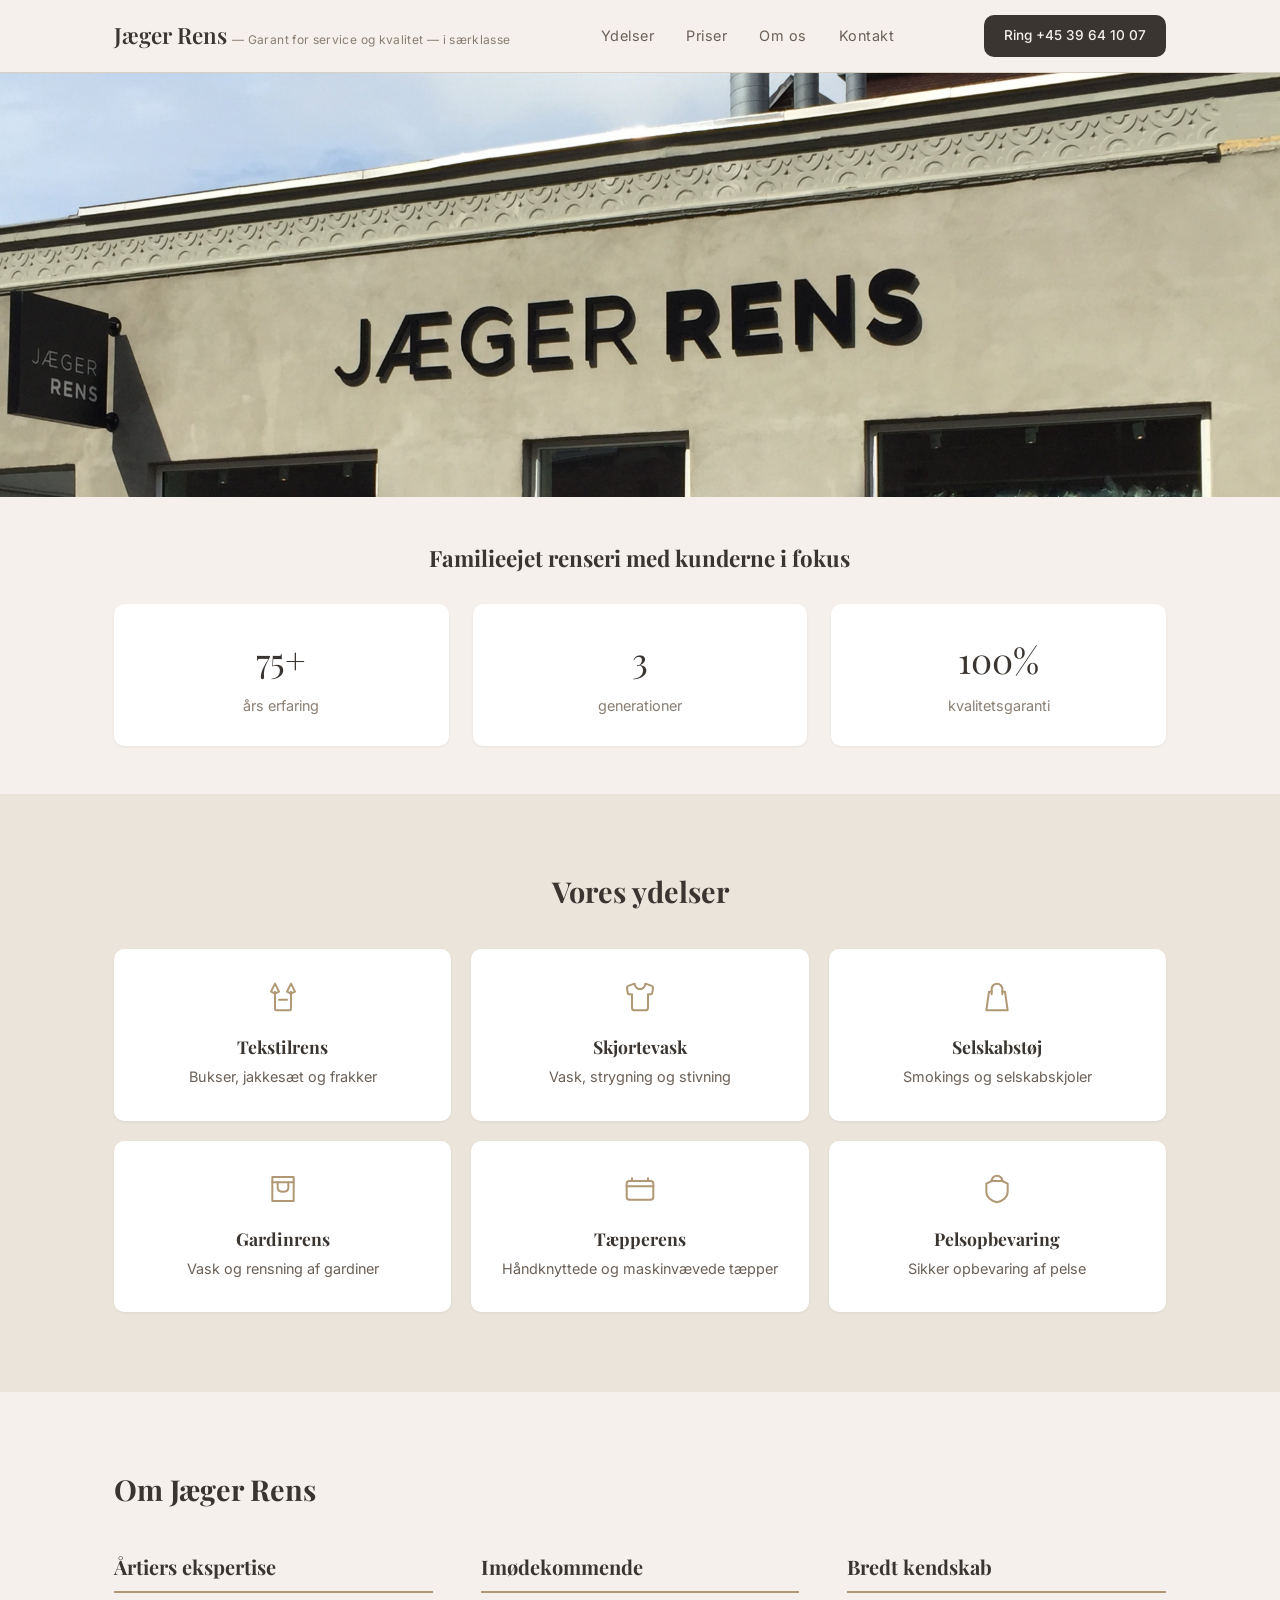
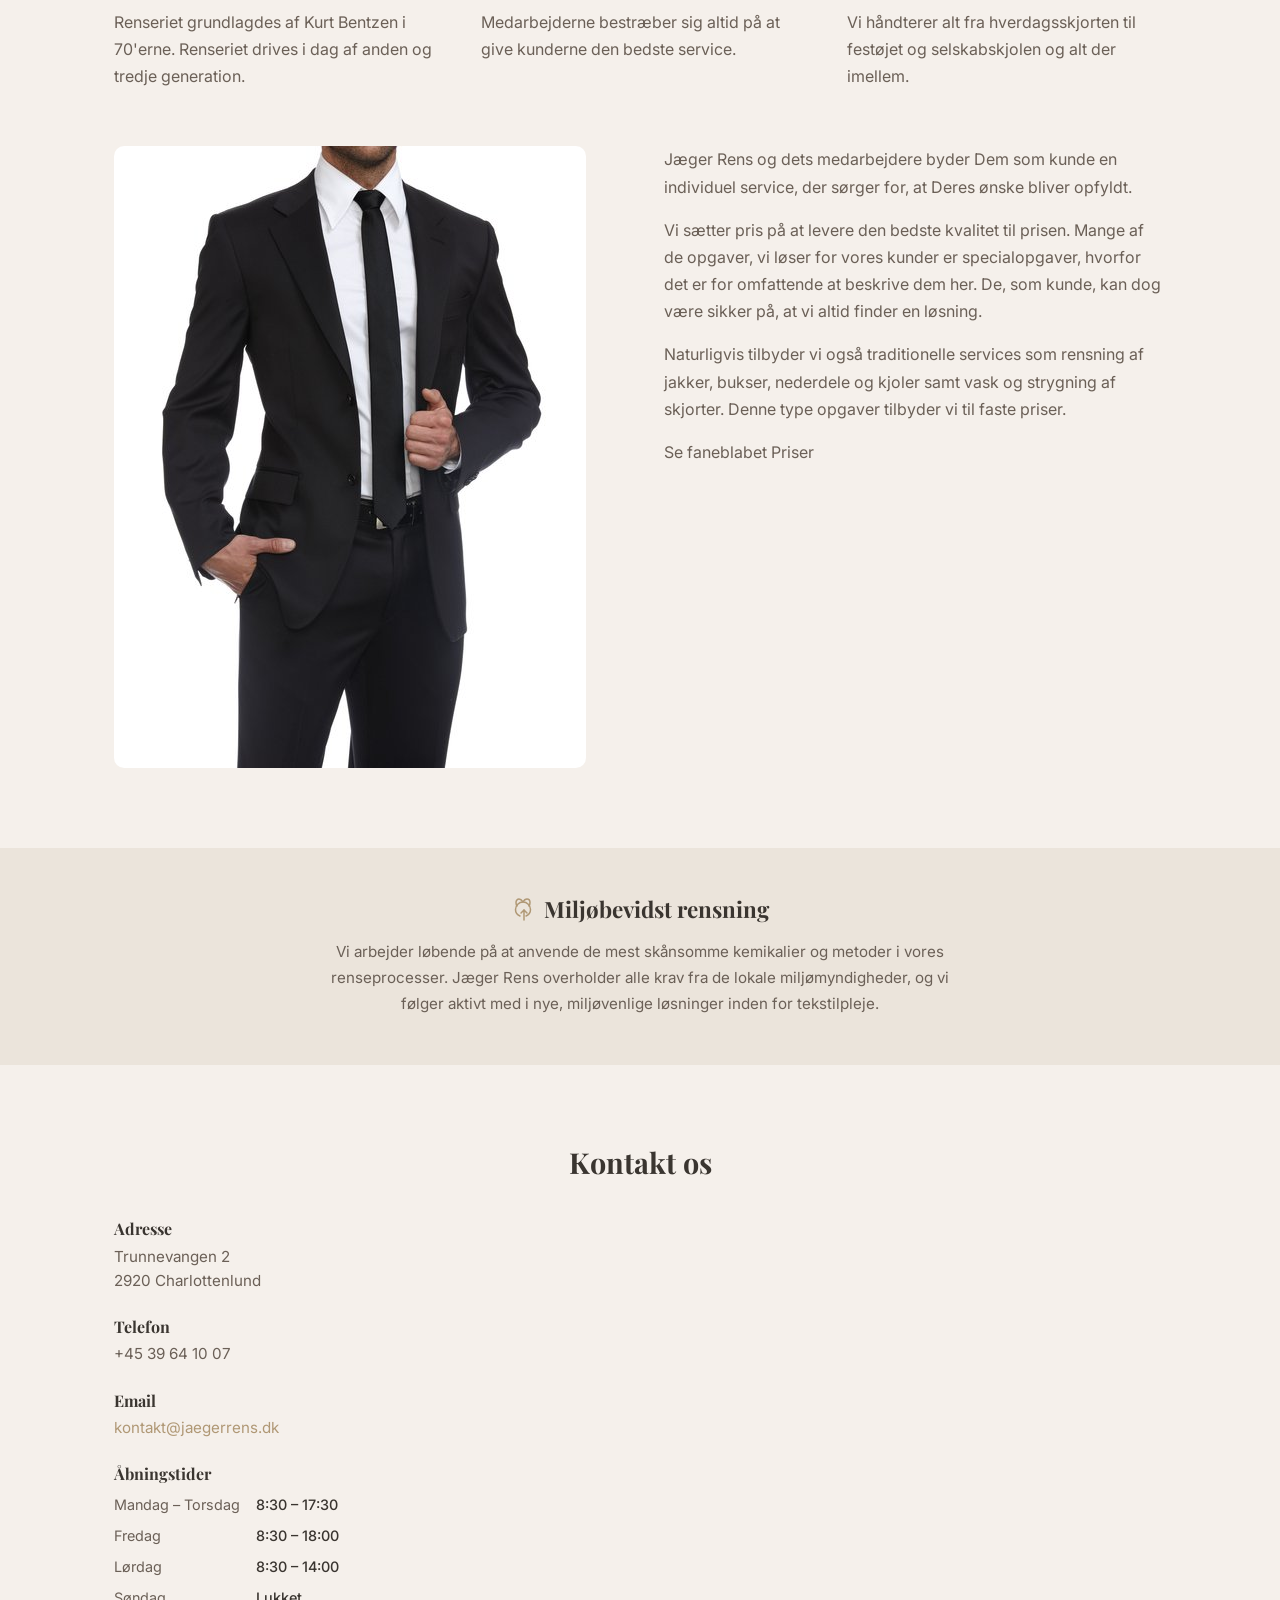
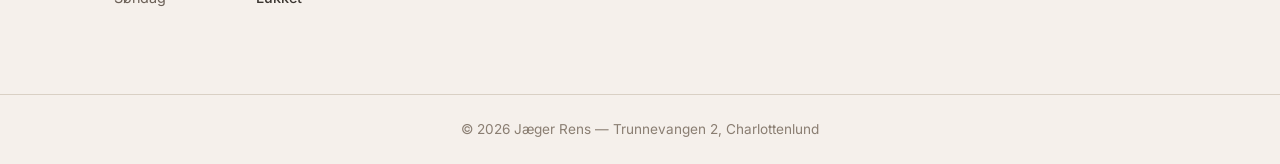
==== index.html @ 7912f7a8 "Initial deploy: Jæger Rens website Co-Authored-By: Claude Opus 4.6 (1M context) <noreply@anthropic.c" ====
<!DOCTYPE html>
<html lang="da">
<head>
  <meta charset="UTF-8">
  <meta name="viewport" content="width=device-width, initial-scale=1.0">
  <meta name="description" content="Jæger Rens — Charlottenlunds foretrukne renseri siden 1950. Tre generationers håndværk og kvalitet. Ring +45 39 64 10 07.">
  <title>Jæger Rens — Renseri i Charlottenlund siden 1950</title>
  <link rel="preconnect" href="https://fonts.googleapis.com">
  <link rel="preconnect" href="https://fonts.gstatic.com" crossorigin>
  <link href="https://fonts.googleapis.com/css2?family=Inter:wght@400;500;600&family=Playfair+Display:ital,wght@0,400;0,600;1,400&display=swap" rel="stylesheet">
  <link rel="stylesheet" href="css/style.css">
  <link rel="icon" href="images/favicon.ico" type="image/x-icon">
</head>
<body>

  <!-- Navigation -->
  <nav class="nav" id="nav">
    <div class="nav__inner container">
      <a href="index.html" class="nav__logo">Jæger Rens <span class="nav__tagline">— Garant for service og kvalitet — i særklasse</span></a>

      <button class="nav__hamburger" id="nav-toggle" aria-label="Åbn menu" aria-expanded="false">
        <span></span>
        <span></span>
        <span></span>
      </button>

      <ul class="nav__links" id="nav-links">
        <li><a href="#ydelser">Ydelser</a></li>
        <li><a href="priser.html">Priser</a></li>
        <li><a href="#om">Om os</a></li>
        <li><a href="#kontakt">Kontakt</a></li>
      </ul>

      <span class="nav__cta">Ring +45 39 64 10 07</span>
    </div>
  </nav>

  <main>

  <!-- Hero -->
  <section class="hero">
    <img src="images/hero.jpg" alt="Jæger Rens — Charlottenlunds foretrukne renseri" class="hero__bg">
  </section>

  <!-- Trust Bar -->
  <section class="trust">
    <div class="trust__inner container">
      <h1 class="trust__heading">Familieejet renseri med kunderne i fokus</h1>
      <div class="trust__item">
        <span class="trust__number">75+</span>
        <span class="trust__label">års erfaring</span>
      </div>
      <div class="trust__item">
        <span class="trust__number">3</span>
        <span class="trust__label">generationer</span>
      </div>
      <div class="trust__item">
        <span class="trust__number">100%</span>
        <span class="trust__label">kvalitetsgaranti</span>
      </div>
    </div>
  </section>

  <!-- Ydelser -->
  <section class="services" id="ydelser">
    <div class="services__inner container">
      <h2 class="section-title">Vores ydelser</h2>

      <div class="services__grid">
        <div class="service-card">
          <div class="service-card__icon">
            <svg xmlns="http://www.w3.org/2000/svg" width="32" height="32" viewBox="0 0 24 24" fill="none" stroke="currentColor" stroke-width="1.5" stroke-linecap="round" stroke-linejoin="round"><path d="M6 2l3 6-3 1.5L3 8z"/><path d="M18 2l-3 6 3 1.5L21 8z"/><path d="M6 8v13a1 1 0 0 0 1 1h10a1 1 0 0 0 1-1V8"/><path d="M9 14h6"/></svg>
          </div>
          <h3 class="service-card__title">Tekstilrens</h3>
          <p class="service-card__desc">Bukser, jakkesæt og frakker</p>
        </div>

        <div class="service-card">
          <div class="service-card__icon">
            <svg xmlns="http://www.w3.org/2000/svg" width="32" height="32" viewBox="0 0 24 24" fill="none" stroke="currentColor" stroke-width="1.5" stroke-linecap="round" stroke-linejoin="round"><path d="M20.38 3.46 16 2a4 4 0 0 1-8 0L3.62 3.46a2 2 0 0 0-1.34 2.23l.58 3.47a1 1 0 0 0 .99.84H6v10c0 1.1.9 2 2 2h8a2 2 0 0 0 2-2V10h2.15a1 1 0 0 0 .99-.84l.58-3.47a2 2 0 0 0-1.34-2.23z"/></svg>
          </div>
          <h3 class="service-card__title">Skjortevask</h3>
          <p class="service-card__desc">Vask, strygning og stivning</p>
        </div>

        <div class="service-card">
          <div class="service-card__icon">
            <svg xmlns="http://www.w3.org/2000/svg" width="32" height="32" viewBox="0 0 24 24" fill="none" stroke="currentColor" stroke-width="1.5" stroke-linecap="round" stroke-linejoin="round"><path d="M12 2a4 4 0 0 0-4 4v2H6l-2 14h16L18 8h-2V6a4 4 0 0 0-4-4z"/><path d="M8 8v2"/><path d="M16 8v2"/></svg>
          </div>
          <h3 class="service-card__title">Selskabstøj</h3>
          <p class="service-card__desc">Smokings og selskabskjoler</p>
        </div>

        <div class="service-card">
          <div class="service-card__icon">
            <svg xmlns="http://www.w3.org/2000/svg" width="32" height="32" viewBox="0 0 24 24" fill="none" stroke="currentColor" stroke-width="1.5" stroke-linecap="round" stroke-linejoin="round"><path d="M4 3h16v4H4z"/><path d="M4 7v14h16V7"/><path d="M8 7v4c0 2 1.5 3 4 3s4-1 4-3V7"/></svg>
          </div>
          <h3 class="service-card__title">Gardinrens</h3>
          <p class="service-card__desc">Vask og rensning af gardiner</p>
        </div>

        <div class="service-card">
          <div class="service-card__icon">
            <svg xmlns="http://www.w3.org/2000/svg" width="32" height="32" viewBox="0 0 24 24" fill="none" stroke="currentColor" stroke-width="1.5" stroke-linecap="round" stroke-linejoin="round"><rect x="2" y="6" width="20" height="14" rx="2"/><path d="M2 10h20"/><path d="M6 6v-2"/><path d="M18 6v-2"/></svg>
          </div>
          <h3 class="service-card__title">Tæpperens</h3>
          <p class="service-card__desc">Håndknyttede og maskinvævede tæpper</p>
        </div>

        <div class="service-card">
          <div class="service-card__icon">
            <svg xmlns="http://www.w3.org/2000/svg" width="32" height="32" viewBox="0 0 24 24" fill="none" stroke="currentColor" stroke-width="1.5" stroke-linecap="round" stroke-linejoin="round"><path d="M12 2a4 4 0 0 0-4 4h8a4 4 0 0 0-4-4z"/><path d="M8 6l-4 2v6c0 4 3.5 7 8 8 4.5-1 8-4 8-8V8l-4-2z"/></svg>
          </div>
          <h3 class="service-card__title">Pelsopbevaring</h3>
          <p class="service-card__desc">Sikker opbevaring af pelse</p>
        </div>
      </div>
    </div>
  </section>

  <!-- Om os -->
  <section class="about" id="om">
    <div class="container">
      <h2 class="section-title about__title">Om Jæger Rens</h2>

      <div class="about__columns">
        <div class="about__column">
          <h3 class="about__column-title">Årtiers ekspertise</h3>
          <p class="about__body">
            Renseriet grundlagdes af Kurt Bentzen i 70'erne. Renseriet drives i dag af anden og tredje generation.
          </p>
        </div>

        <div class="about__column">
          <h3 class="about__column-title">Imødekommende</h3>
          <p class="about__body">
            Medarbejderne bestræber sig altid på at give kunderne den bedste service.
          </p>
        </div>

        <div class="about__column">
          <h3 class="about__column-title">Bredt kendskab</h3>
          <p class="about__body">
            Vi håndterer alt fra hverdagsskjorten til festøjet og selskabskjolen og alt der imellem.
          </p>
        </div>
      </div>

      <div class="about__bottom">
        <div class="about__image-wrap">
          <img src="images/suit.jpg" alt="Kvalitetstøj hos Jæger Rens" class="about__image">
        </div>
        <div class="about__description">
          <p class="about__body">
            Jæger Rens og dets medarbejdere byder Dem som kunde en individuel service, der sørger for, at Deres ønske bliver opfyldt.
          </p>
          <p class="about__body">
            Vi sætter pris på at levere den bedste kvalitet til prisen. Mange af de opgaver, vi løser for vores kunder er specialopgaver, hvorfor det er for omfattende at beskrive dem her. De, som kunde, kan dog være sikker på, at vi altid finder en løsning.
          </p>
          <p class="about__body">
            Naturligvis tilbyder vi også traditionelle services som rensning af jakker, bukser, nederdele og kjoler samt vask og strygning af skjorter. Denne type opgaver tilbyder vi til faste priser.
          </p>
          <p class="about__body">
            Se faneblabet <a href="priser.html">Priser</a>
          </p>
        </div>
      </div>
    </div>
  </section>

  <!-- Miljø -->
  <section class="environment">
    <div class="environment__inner container">
      <div class="environment__content">
        <h2 class="environment__title">
          <svg class="environment__icon" xmlns="http://www.w3.org/2000/svg" width="24" height="24" viewBox="0 0 24 24" fill="none" stroke="currentColor" stroke-width="1.5" stroke-linecap="round" stroke-linejoin="round"><path d="M17 8c.7-1 1-2.2 1-3.5C18 2.5 16.6 1 15 1c-2 0-3.2 1.5-4 3-1-1.5-2-3-4-3C5.4 1 4 2.5 4 4.5 4 5.8 4.3 7 5 8"/><path d="M14 18c2.5-1 4.5-3.5 4.5-6.5 0-4-3.5-7.5-7.5-7.5S3.5 7.5 3.5 11.5C3.5 14.5 5.5 17 8 18"/><path d="M12 22v-10"/><path d="M9 15l3-3 3 3"/></svg>
          Miljøbevidst rensning
        </h2>
        <p class="environment__body">
          Vi arbejder løbende på at anvende de mest skånsomme kemikalier og metoder i vores renseprocesser. Jæger Rens overholder alle krav fra de lokale miljømyndigheder, og vi følger aktivt med i nye, miljøvenlige løsninger inden for tekstilpleje.
        </p>
      </div>
    </div>
  </section>

  <!-- Kontakt -->
  <section class="contact" id="kontakt">
    <div class="contact__inner container">
      <h2 class="section-title">Kontakt os</h2>

      <div class="contact__grid">
        <div class="contact__info">
          <div class="contact__block">
            <h3 class="contact__heading">Adresse</h3>
            <p>Trunnevangen 2<br>2920 Charlottenlund</p>
          </div>

          <div class="contact__block">
            <h3 class="contact__heading">Telefon</h3>
            <p>+45 39 64 10 07</p>
          </div>

          <div class="contact__block">
            <h3 class="contact__heading">Email</h3>
            <p><a href="mailto:kontakt@jaegerrens.dk" class="contact__link">kontakt@jaegerrens.dk</a></p>
          </div>

          <div class="contact__block">
            <h3 class="contact__heading">Åbningstider</h3>
            <table class="contact__hours">
              <tr><td>Mandag – Torsdag</td><td>8:30 – 17:30</td></tr>
              <tr><td>Fredag</td><td>8:30 – 18:00</td></tr>
              <tr><td>Lørdag</td><td>8:30 – 14:00</td></tr>
              <tr><td>Søndag</td><td>Lukket</td></tr>
            </table>
          </div>
        </div>

        <div class="contact__map">
          <iframe
            src="https://maps.google.com/maps?q=Trunnevangen+2,+2920+Charlottenlund,+Denmark&hl=da&output=embed"
            width="100%"
            height="350"
            style="border:0; border-radius: var(--radius);"
            allowfullscreen=""
            loading="lazy"
            referrerpolicy="no-referrer-when-downgrade"
            title="Jæger Rens på kort">
          </iframe>
        </div>
      </div>
    </div>
  </section>

  </main>

  <!-- Footer -->
  <footer class="footer">
    <div class="container">
      <p>&copy; 2026 Jæger Rens — Trunnevangen 2, Charlottenlund</p>
    </div>
  </footer>

  <script src="js/main.js"></script>
</body>
</html>
---- css/style.css ----
/* ===== Design Tokens ===== */
:root {
  /* Colors */
  --color-bg-primary: #f5f0eb;
  --color-bg-secondary: #ebe4db;
  --color-surface: #ffffff;
  --color-text-primary: #3a3530;
  --color-text-secondary: #6b6057;
  --color-text-muted: #8a7e72;
  --color-accent: #b09875;
  --color-divider: #d9d0c4;
  --color-cta-bg: #3a3530;
  --color-cta-text: #f5f0eb;
  --color-cta-hover-bg: #b09875;
  --color-cta-hover-text: #ffffff;

  /* Typography */
  --font-heading: 'Playfair Display', Georgia, 'Times New Roman', serif;
  --font-body: 'Inter', -apple-system, BlinkMacSystemFont, 'Segoe UI', sans-serif;

  /* Spacing */
  --section-padding: 80px 24px;
  --section-padding-mobile: 48px 16px;
  --max-width: 1100px;

  /* Shape */
  --radius: 10px;
  --shadow: 0 1px 3px rgba(0, 0, 0, 0.06);
}

/* ===== Reset & Base ===== */
*,
*::before,
*::after {
  margin: 0;
  padding: 0;
  box-sizing: border-box;
}

html {
  scroll-behavior: smooth;
}

body {
  font-family: var(--font-body);
  color: var(--color-text-primary);
  background-color: var(--color-bg-primary);
  line-height: 1.6;
  -webkit-font-smoothing: antialiased;
  min-height: 100vh;
  display: flex;
  flex-direction: column;
}

img {
  max-width: 100%;
  height: auto;
  display: block;
}

a {
  color: inherit;
  text-decoration: none;
}

/* Focus states for keyboard navigation */
a:focus-visible,
button:focus-visible,
input:focus-visible,
select:focus-visible,
textarea:focus-visible {
  outline: 2px solid var(--color-accent);
  outline-offset: 2px;
  border-radius: 2px;
}

h1, h2, h3, h4 {
  font-family: var(--font-heading);
  line-height: 1.2;
}

.container {
  max-width: var(--max-width);
  margin: 0 auto;
  padding: 0 24px;
}

/* ===== Navigation ===== */
.nav {
  position: fixed;
  top: 0;
  left: 0;
  right: 0;
  z-index: 100;
  background-color: var(--color-bg-primary);
  border-bottom: 1px solid var(--color-divider);
  transition: box-shadow 0.3s ease;
}

.nav--scrolled {
  box-shadow: 0 2px 8px rgba(0, 0, 0, 0.08);
}

.nav__inner {
  display: flex;
  align-items: center;
  justify-content: space-between;
  height: 72px;
}

.nav__logo {
  font-family: var(--font-heading);
  font-size: 1.4rem;
  font-weight: 600;
  color: var(--color-text-primary);
}

.nav__tagline {
  font-family: var(--font-body);
  font-size: 0.75rem;
  font-weight: 400;
  color: var(--color-text-muted);
  letter-spacing: 0.03em;
}

@media (max-width: 1024px) {
  .nav__tagline {
    display: none;
  }
}

.nav__links {
  display: flex;
  list-style: none;
  gap: 32px;
}

.nav__links a {
  font-size: 0.9rem;
  color: var(--color-text-secondary);
  letter-spacing: 0.5px;
  cursor: pointer;
  transition: color 0.2s ease;
}

.nav__links a:hover {
  color: var(--color-accent);
}

.nav__cta {
  display: inline-flex;
  align-items: center;
  padding: 10px 20px;
  background-color: var(--color-cta-bg);
  color: var(--color-cta-text);
  font-size: 0.85rem;
  font-weight: 500;
  border-radius: var(--radius);
  transition: background-color 0.2s ease;
}

.nav__cta:hover {
  background-color: var(--color-cta-hover-bg);
  color: var(--color-cta-hover-text);
}

/* Hamburger */
.nav__hamburger {
  display: none;
  flex-direction: column;
  gap: 5px;
  background: none;
  border: none;
  cursor: pointer;
  padding: 4px;
}

.nav__hamburger span {
  display: block;
  width: 24px;
  height: 2px;
  background-color: var(--color-text-primary);
  transition: transform 0.3s ease, opacity 0.3s ease;
}

/* Mobile */
@media (max-width: 768px) {
  .nav__hamburger {
    display: flex;
  }

  .nav__links {
    display: none;
    position: absolute;
    top: 72px;
    left: 0;
    right: 0;
    flex-direction: column;
    background-color: var(--color-bg-primary);
    border-bottom: 1px solid var(--color-divider);
    padding: 16px 24px;
    gap: 16px;
  }

  .nav__links.active {
    display: flex;
  }

  .nav__hamburger[aria-expanded="true"] span:nth-child(1) {
    transform: rotate(45deg) translate(5px, 5px);
  }

  .nav__hamburger[aria-expanded="true"] span:nth-child(2) {
    opacity: 0;
  }

  .nav__hamburger[aria-expanded="true"] span:nth-child(3) {
    transform: rotate(-45deg) translate(5px, -5px);
  }
}

/* ===== Hero ===== */
.hero {
  margin-top: 72px;
  position: relative;
}

.hero__bg {
  display: block;
  width: 100%;
  height: auto;
}

@media (max-width: 768px) {
  .trust__heading {
    font-size: 1.1rem;
  }
}

/* ===== Trust Bar ===== */
.trust {
  padding: 48px 24px;
  background-color: var(--color-bg-primary);
}

.trust__heading {
  grid-column: 1 / -1;
  font-size: 1.4rem;
  color: var(--color-text-primary);
  text-align: center;
  margin-bottom: 8px;
}

.trust__inner {
  display: grid;
  grid-template-columns: repeat(3, 1fr);
  gap: 24px;
  text-align: center;
}

.trust__item {
  background-color: var(--color-surface);
  border-radius: var(--radius);
  box-shadow: var(--shadow);
  padding: 28px 16px;
}

.trust__number {
  display: block;
  font-family: var(--font-heading);
  font-size: 2.2rem;
  color: var(--color-text-primary);
  margin-bottom: 4px;
}

.trust__label {
  font-size: 0.9rem;
  color: var(--color-text-muted);
}

@media (max-width: 768px) {
  .trust {
    padding: 32px 16px;
  }

  .trust__item {
    padding: 20px 12px;
  }

  .trust__number {
    font-size: 1.8rem;
  }
}

/* ===== Section Title (shared) ===== */
.section-title {
  font-size: 1.8rem;
  color: var(--color-text-primary);
  text-align: center;
  margin-bottom: 40px;
}

/* ===== Services ===== */
.services {
  padding: var(--section-padding);
  background-color: var(--color-bg-secondary);
}

.services__grid {
  display: grid;
  grid-template-columns: repeat(3, 1fr);
  gap: 20px;
}

.service-card {
  background-color: var(--color-surface);
  border-radius: var(--radius);
  box-shadow: var(--shadow);
  padding: 32px 24px;
  text-align: center;
  cursor: default;
  transition: transform 0.2s ease, box-shadow 0.2s ease;
}

.service-card:hover {
  transform: translateY(-2px);
  box-shadow: 0 4px 12px rgba(0, 0, 0, 0.08);
}

.service-card__icon {
  margin-bottom: 16px;
  color: var(--color-accent);
}

.service-card__icon svg {
  display: inline-block;
}

.service-card__title {
  font-size: 1.1rem;
  color: var(--color-text-primary);
  margin-bottom: 8px;
}

.service-card__desc {
  font-size: 0.9rem;
  color: var(--color-text-secondary);
}

@media (max-width: 768px) {
  .services {
    padding: var(--section-padding-mobile);
  }

  .services__grid {
    grid-template-columns: repeat(2, 1fr);
    gap: 12px;
  }
}

@media (max-width: 480px) {
  .services__grid {
    grid-template-columns: 1fr;
  }
}

/* ===== About ===== */
.about {
  padding: var(--section-padding);
  background-color: var(--color-bg-primary);
}

.about__title {
  text-align: left;
  margin-bottom: 48px;
}

.about__columns {
  display: grid;
  grid-template-columns: repeat(3, 1fr);
  gap: 48px;
  margin-bottom: 56px;
}

.about__column-title {
  font-family: var(--font-heading);
  font-size: 1.25rem;
  font-weight: 700;
  color: var(--color-text-primary);
  margin-bottom: 16px;
  padding-bottom: 12px;
  border-bottom: 2px solid var(--color-accent);
}

.about__bottom {
  display: grid;
  grid-template-columns: 1fr 1fr;
  gap: 48px;
  align-items: start;
}

.about__description {
  /* no extra margin needed */
}

.about__body {
  font-size: 1rem;
  color: var(--color-text-secondary);
  line-height: 1.7;
  margin-bottom: 16px;
}

.about__body:last-child {
  margin-bottom: 0;
}

.about__image-wrap {
  display: flex;
  align-items: start;
}

.about__image {
  border-radius: var(--radius);
  display: block;
  max-width: 100%;
  height: auto;
}

@media (max-width: 768px) {
  .about {
    padding: var(--section-padding-mobile);
  }

  .about__title {
    text-align: center;
    margin-bottom: 32px;
  }

  .about__columns {
    grid-template-columns: 1fr;
    gap: 24px;
    margin-bottom: 32px;
  }

  .about__bottom {
    grid-template-columns: 1fr;
    gap: 24px;
  }

  .about__image {
    max-width: 60%;
    margin: 0 auto;
  }
}

/* ===== Environment ===== */
.environment {
  padding: 48px 24px;
  background-color: var(--color-bg-secondary);
}

.environment__inner {
  max-width: 700px;
  margin: 0 auto;
  text-align: center;
}

.environment__title {
  font-family: var(--font-heading);
  font-size: 1.4rem;
  color: var(--color-text-primary);
  margin-bottom: 16px;
  display: flex;
  align-items: center;
  justify-content: center;
  gap: 8px;
}

.environment__icon {
  color: var(--color-accent);
  flex-shrink: 0;
}

.environment__body {
  font-size: 0.95rem;
  color: var(--color-text-secondary);
  line-height: 1.7;
}

@media (max-width: 768px) {
  .environment {
    padding: 32px 16px;
  }
}

/* ===== Contact ===== */
.contact {
  padding: var(--section-padding);
  background-color: var(--color-bg-primary);
}

.contact__grid {
  display: grid;
  grid-template-columns: 1fr 1fr;
  gap: 48px;
}

.contact__block {
  margin-bottom: 24px;
}

.contact__block:last-child {
  margin-bottom: 0;
}

.contact__heading {
  font-family: var(--font-heading);
  font-size: 1rem;
  color: var(--color-text-primary);
  margin-bottom: 6px;
}

.contact__block p {
  font-size: 0.95rem;
  color: var(--color-text-secondary);
  line-height: 1.6;
}

.contact__link {
  color: var(--color-accent);
  transition: color 0.2s ease;
}

.contact__link:hover {
  color: var(--color-text-primary);
}

.contact__hours {
  border-collapse: collapse;
  font-size: 0.9rem;
}

.contact__hours td {
  padding: 4px 16px 4px 0;
  color: var(--color-text-secondary);
}

.contact__hours td:last-child {
  color: var(--color-text-primary);
  font-weight: 500;
}

.contact__map iframe {
  border-radius: var(--radius);
}

/* ===== Footer ===== */
main {
  flex: 1;
}

.footer {
  margin-top: auto;
  padding: 24px;
  text-align: center;
  border-top: 1px solid var(--color-divider);
  font-size: 0.85rem;
  color: var(--color-text-muted);
}

@media (max-width: 768px) {
  .contact {
    padding: var(--section-padding-mobile);
  }

  .contact__grid {
    grid-template-columns: 1fr;
    gap: 32px;
  }
}

/* ===== Prices Page ===== */
.prices {
  margin-top: 72px;
  padding: var(--section-padding);
  background-color: var(--color-bg-primary);
  min-height: 60vh;
}

.prices__inner {
  max-width: 700px;
}

.prices__title {
  font-size: 2rem;
  color: var(--color-text-primary);
  text-align: center;
  margin-bottom: 8px;
}

.prices__subtitle {
  text-align: center;
  font-size: 0.95rem;
  color: var(--color-text-muted);
  margin-bottom: 48px;
}

.prices__section-title {
  font-size: 1.2rem;
  color: var(--color-text-primary);
  margin-bottom: 16px;
}

.prices__table {
  width: 100%;
  border-collapse: collapse;
  margin-bottom: 40px;
}

.prices__table thead th {
  text-align: left;
  font-family: var(--font-body);
  font-size: 0.8rem;
  font-weight: 600;
  text-transform: uppercase;
  letter-spacing: 1px;
  color: var(--color-text-muted);
  padding: 8px 0;
  border-bottom: 2px solid var(--color-divider);
}

.prices__table thead th:last-child {
  text-align: right;
}

.prices__table tbody td {
  padding: 14px 0;
  border-bottom: 1px solid var(--color-divider);
  font-size: 0.95rem;
}

.prices__table tbody td:first-child {
  color: var(--color-text-primary);
}

.prices__table tbody td:last-child {
  text-align: right;
  color: var(--color-accent);
  font-weight: 500;
  white-space: nowrap;
}

.nav__links a.active {
  color: var(--color-accent);
}

@media (max-width: 768px) {
  .prices {
    padding: var(--section-padding-mobile);
  }

  .prices__title {
    font-size: 1.6rem;
  }
}

/* ===== Reduced Motion ===== */
@media (prefers-reduced-motion: reduce) {
  *,
  *::before,
  *::after {
    animation-duration: 0.01ms !important;
    transition-duration: 0.01ms !important;
    scroll-behavior: auto !important;
  }
}
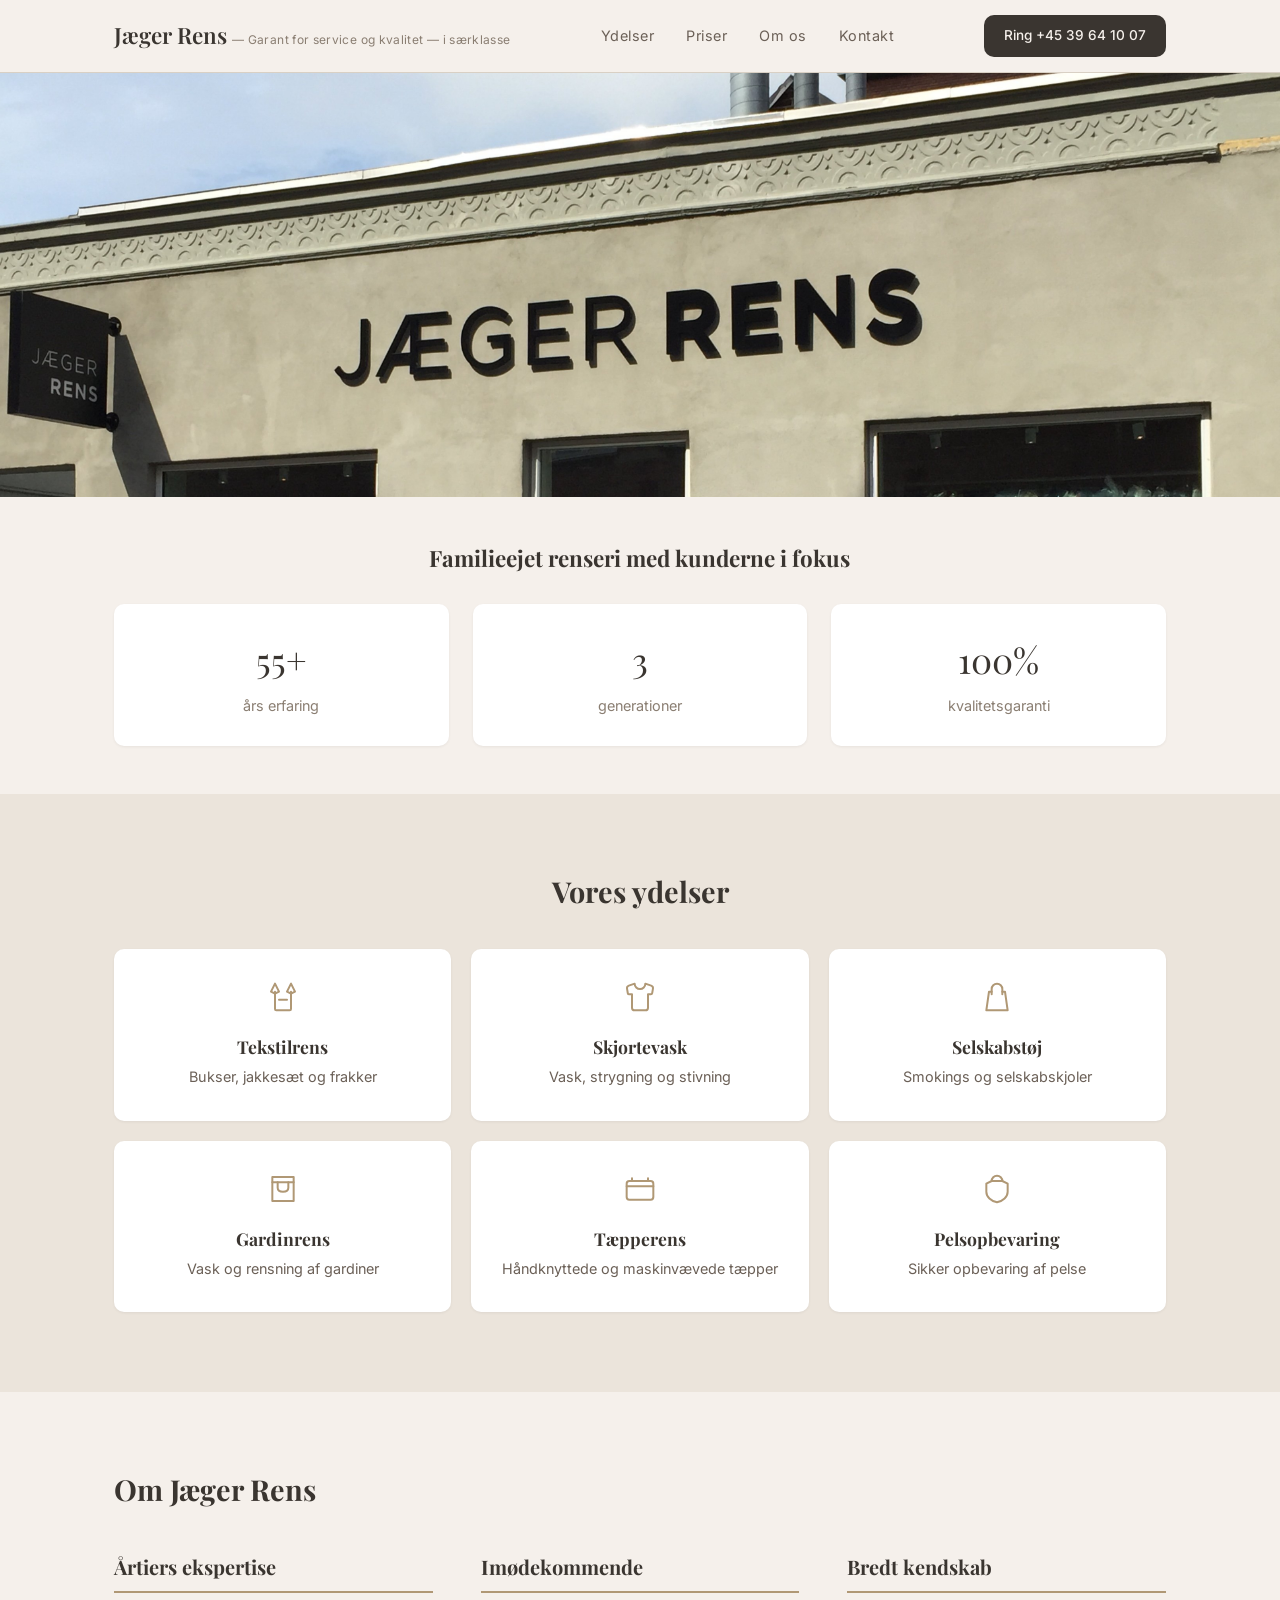
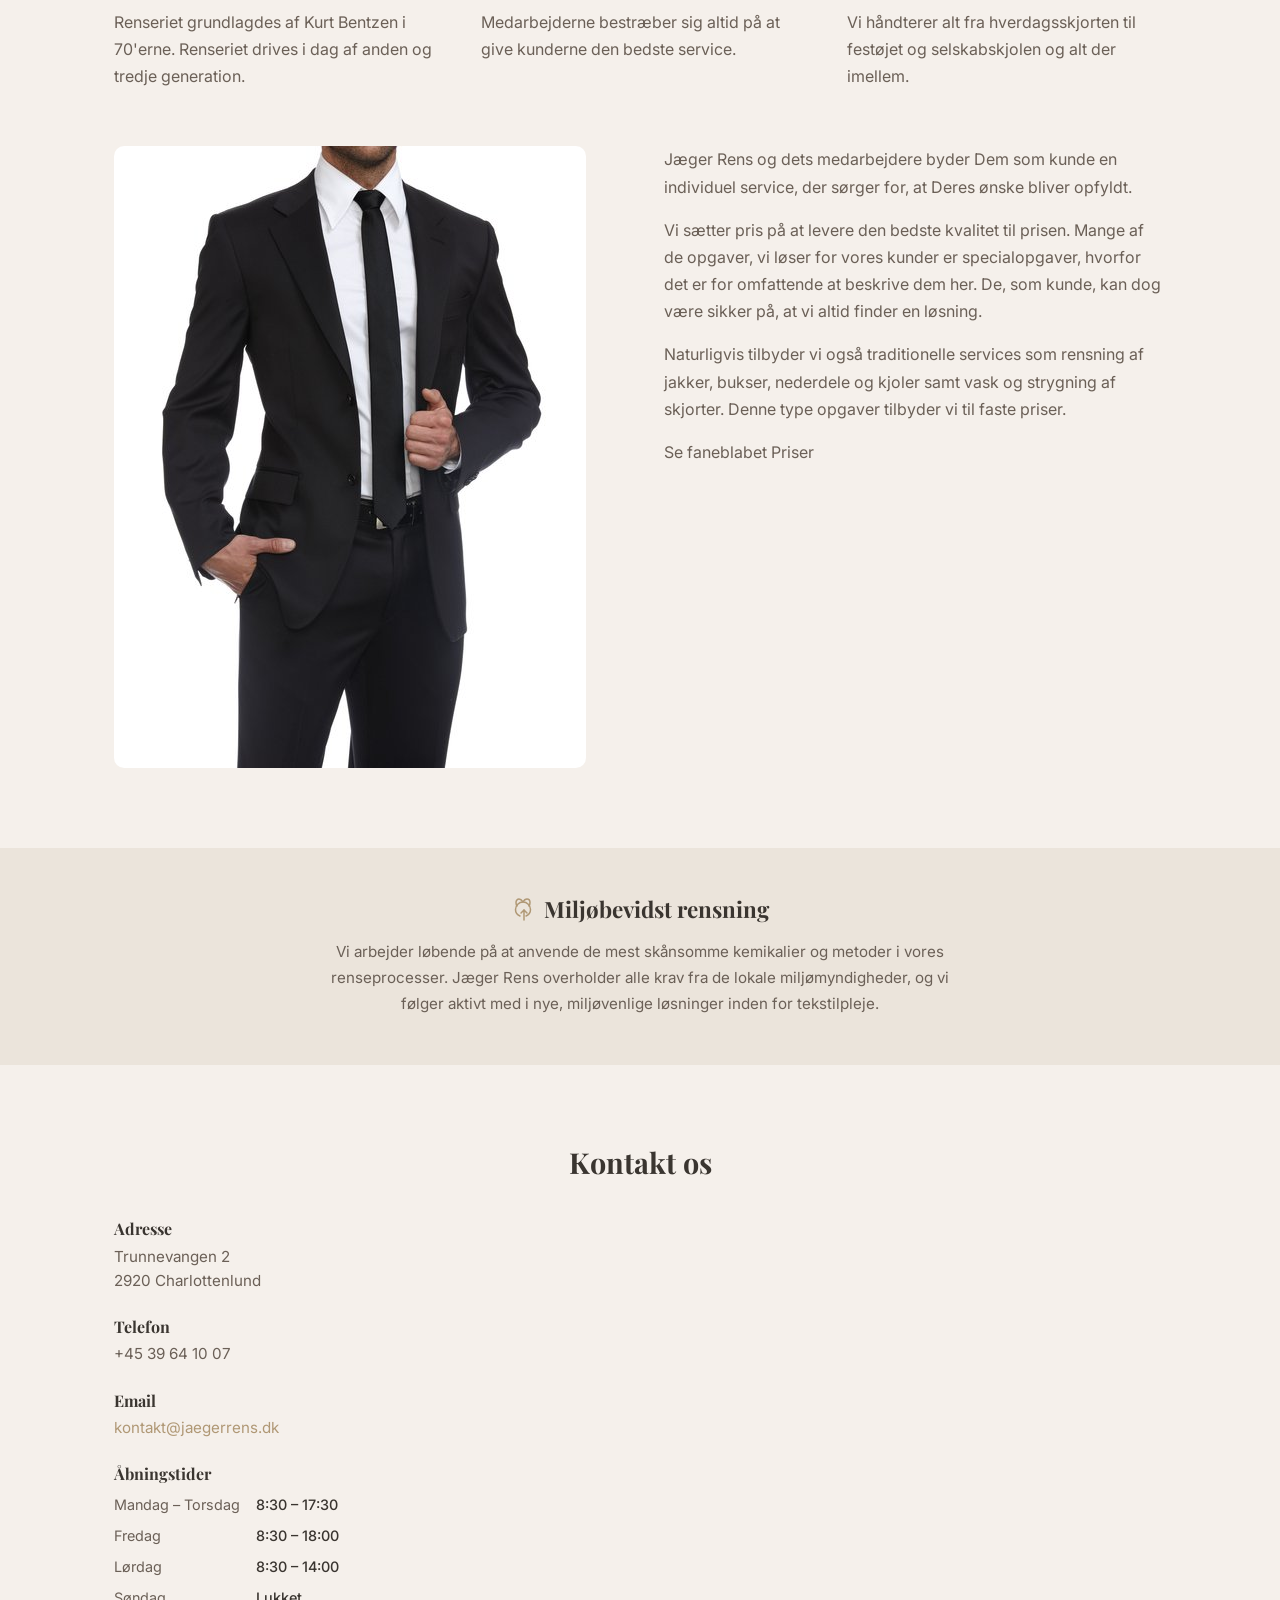
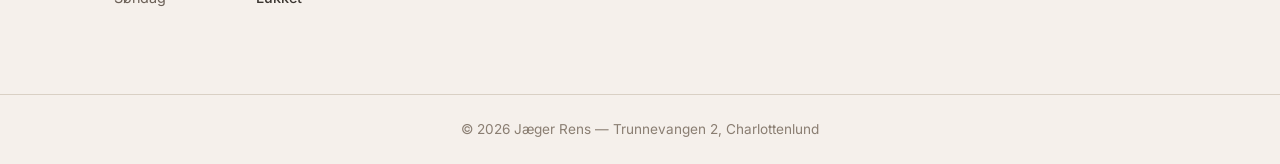
==== commit 8245f77d: "fix: correct founding year to 1970" ====
--- a/index.html
+++ b/index.html
@@ -3,8 +3,8 @@
 <head>
   <meta charset="UTF-8">
   <meta name="viewport" content="width=device-width, initial-scale=1.0">
-  <meta name="description" content="Jæger Rens — Charlottenlunds foretrukne renseri siden 1950. Tre generationers håndværk og kvalitet. Ring +45 39 64 10 07.">
-  <title>Jæger Rens — Renseri i Charlottenlund siden 1950</title>
+  <meta name="description" content="Jæger Rens — Charlottenlunds foretrukne renseri siden 1970. Tre generationers håndværk og kvalitet. Ring +45 39 64 10 07.">
+  <title>Jæger Rens — Renseri i Charlottenlund siden 1970</title>
   <link rel="preconnect" href="https://fonts.googleapis.com">
   <link rel="preconnect" href="https://fonts.gstatic.com" crossorigin>
   <link href="https://fonts.googleapis.com/css2?family=Inter:wght@400;500;600&family=Playfair+Display:ital,wght@0,400;0,600;1,400&display=swap" rel="stylesheet">
@@ -47,7 +47,7 @@
     <div class="trust__inner container">
       <h1 class="trust__heading">Familieejet renseri med kunderne i fokus</h1>
       <div class="trust__item">
-        <span class="trust__number">75+</span>
+        <span class="trust__number">55+</span>
         <span class="trust__label">års erfaring</span>
       </div>
       <div class="trust__item">
